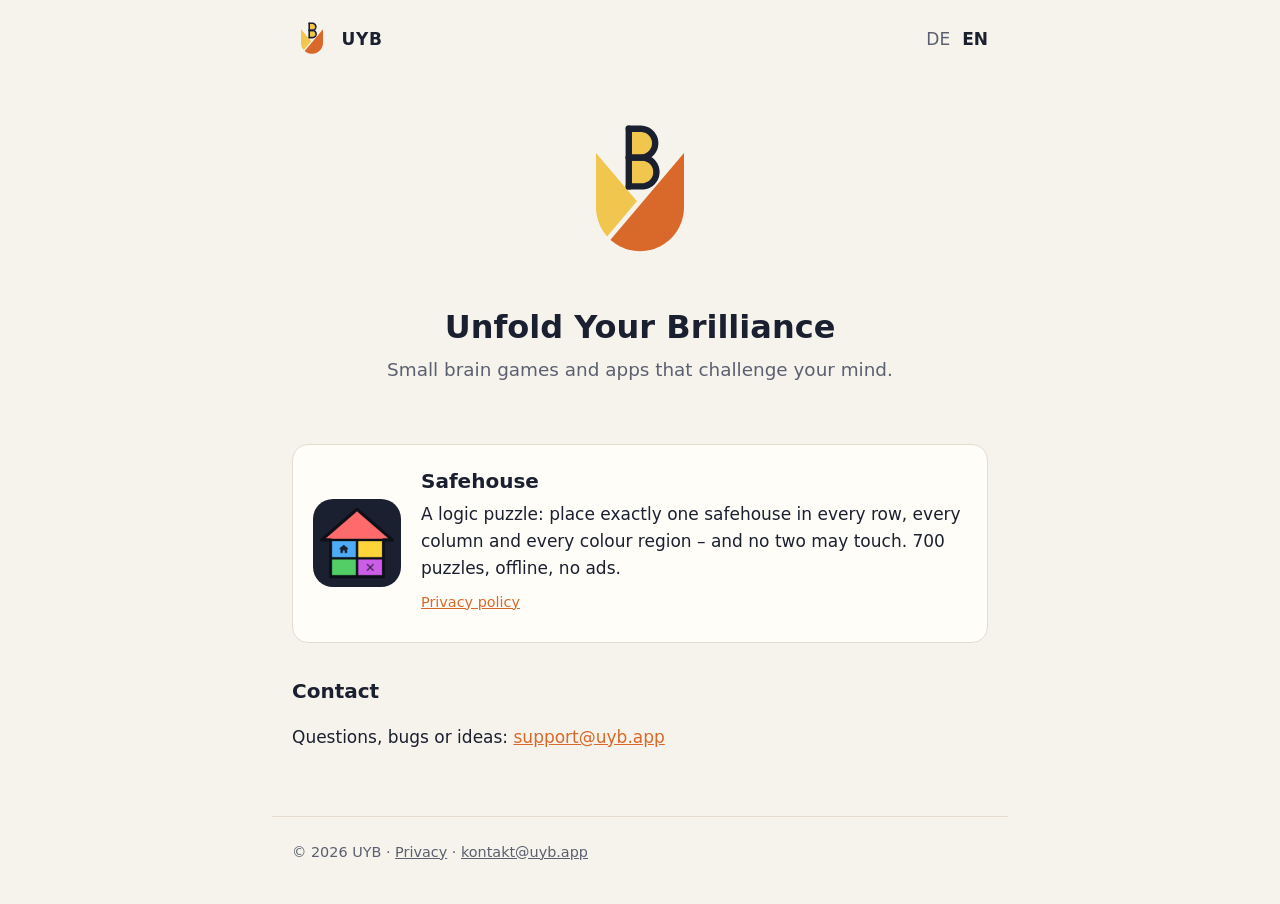
==== en/index.html @ 7bd93ede "Erste Fassung der UYB-Webseite (DE/EN) mit Datenschutzerklärung für Safehouse Co-Authored-By: Claude" ====
<!DOCTYPE html>
<html lang="en">
<head>
<meta charset="utf-8">
<meta name="viewport" content="width=device-width, initial-scale=1">
<title>UYB – Unfold Your Brilliance</title>
<meta name="description" content="UYB makes small brain games and apps. First app: Safehouse, a logic puzzle.">
<link rel="icon" href="/assets/uyb.svg" type="image/svg+xml">
<link rel="alternate" hreflang="de" href="https://uyb.app/">
<link rel="stylesheet" href="/assets/style.css">
</head>
<body>
<header>
  <a class="home" href="/en/"><img src="/assets/uyb.svg" alt="">UYB</a>
  <nav class="lang"><a href="/" lang="de">DE</a><a href="/en/" aria-current="page">EN</a></nav>
</header>
<main>
  <section class="hero">
    <img src="/assets/uyb.svg" alt="UYB logo">
    <h1>Unfold Your Brilliance</h1>
    <p>Small brain games and apps that challenge your mind.</p>
  </section>

  <section class="app">
    <img src="/assets/safehouse.png" alt="Safehouse app icon">
    <div>
      <h2>Safehouse</h2>
      <p>A logic puzzle: place exactly one safehouse in every row, every column and every colour region – and no two may touch. 700 puzzles, offline, no ads.</p>
      <p class="small"><a href="/safehouse/privacy/">Privacy policy</a></p>
    </div>
  </section>

  <h2>Contact</h2>
  <p>Questions, bugs or ideas: <a href="mailto:support@uyb.app">support@uyb.app</a></p>
</main>
<footer>
  © 2026 UYB · <a href="/safehouse/privacy/">Privacy</a> · <a href="mailto:kontakt@uyb.app">kontakt@uyb.app</a>
</footer>
</body>
</html>
---- assets/style.css ----
:root{--bg:#f6f3ec;--fg:#1b2030;--muted:#5b6070;--accent:#d9692a;--card:#fffdf8;--line:#e4ddcf}
@media (prefers-color-scheme:dark){:root{--bg:#161a24;--fg:#f6f3ec;--muted:#a9adb8;--card:#1f2430;--line:#2d3342}}
*{box-sizing:border-box}
html{-webkit-text-size-adjust:100%}
body{margin:0;background:var(--bg);color:var(--fg);font:17px/1.6 system-ui,-apple-system,"Segoe UI",Roboto,sans-serif}
main{max-width:46rem;margin:0 auto;padding:2rem 1.25rem 3rem}
header{display:flex;align-items:center;justify-content:space-between;gap:1rem;max-width:46rem;margin:0 auto;padding:1.25rem 1.25rem 0}
header a.home{display:flex;align-items:center;gap:.6rem;color:inherit;text-decoration:none;font-weight:700;letter-spacing:.04em}
header img{width:40px;height:40px}
nav.lang a{color:var(--muted);text-decoration:none;margin-left:.75rem}
nav.lang a[aria-current]{color:var(--fg);font-weight:600}
h1{font-size:2rem;line-height:1.2;margin:1.5rem 0 .5rem}
h2{font-size:1.25rem;margin:2rem 0 .5rem}
a{color:var(--accent)}
.hero{text-align:center;padding:1.5rem 0}
.hero img{width:160px;height:160px}
.hero p{color:var(--muted);font-size:1.15rem;margin:.25rem 0}
.app{display:flex;gap:1.25rem;align-items:center;background:var(--card);border:1px solid var(--line);border-radius:16px;padding:1.25rem;margin-top:2rem}
.app img{width:88px;height:88px;border-radius:20px;flex:none}
.app h2{margin:0 0 .25rem}
.app p{margin:0 0 .5rem}
.small{color:var(--muted);font-size:.9rem}
.todo{background:#fff3c4;color:#5a4300;border-radius:6px;padding:.1rem .35rem}
footer{max-width:46rem;margin:0 auto;padding:1.5rem 1.25rem 2.5rem;color:var(--muted);font-size:.9rem;border-top:1px solid var(--line)}
footer a{color:var(--muted)}
@media (prefers-color-scheme:dark){.hero img,header img{background:#f6f3ec;border-radius:22%;padding:6%}}
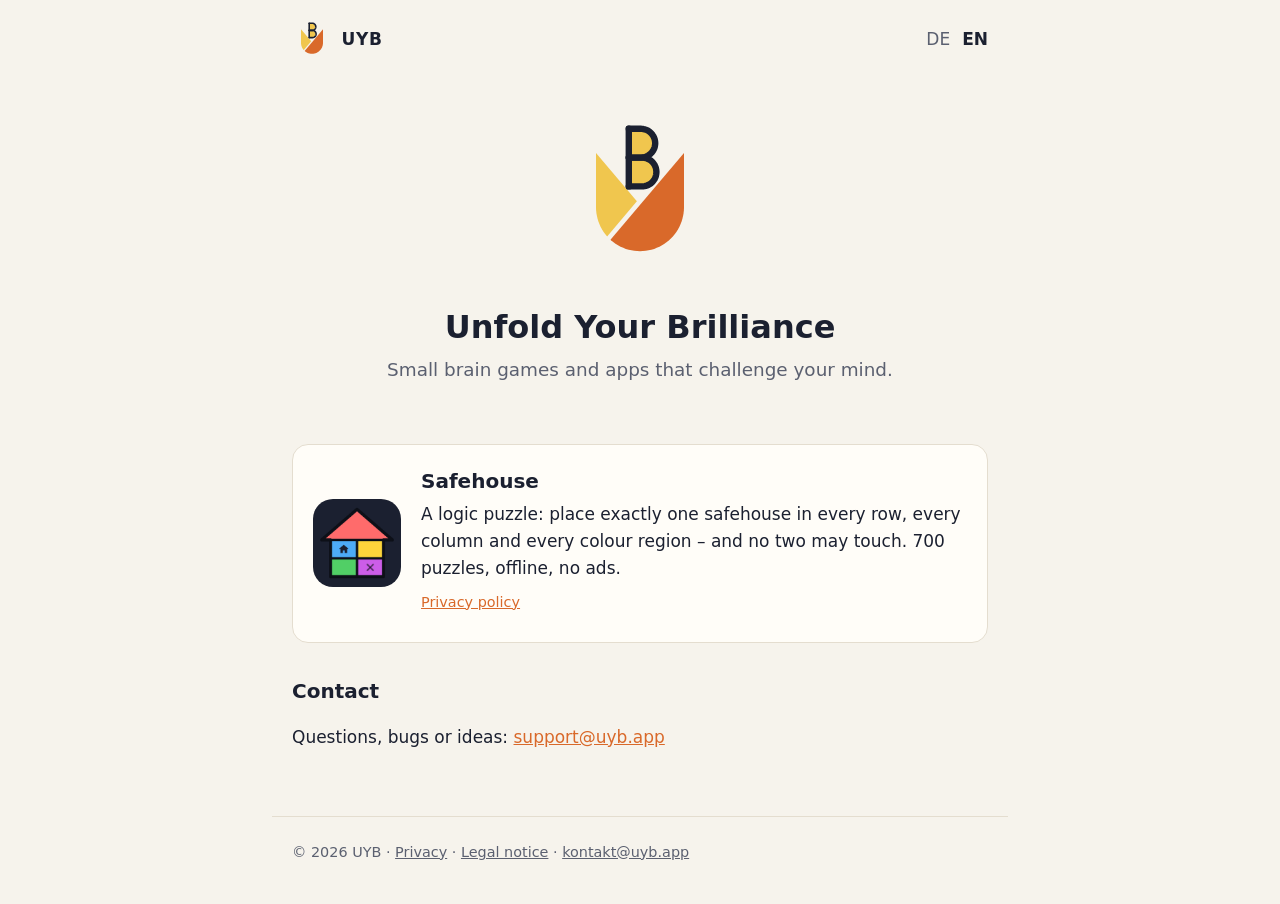
==== commit 65fd1011: "Verantwortlicher eingetragen, Impressum/Legal notice ergänzt Co-Authored-By: Claude Opus 5.5 <norepl" ====
--- a/en/index.html
+++ b/en/index.html
@@ -34,7 +34,7 @@
   <p>Questions, bugs or ideas: <a href="mailto:support@uyb.app">support@uyb.app</a></p>
 </main>
 <footer>
-  © 2026 UYB · <a href="/safehouse/privacy/">Privacy</a> · <a href="mailto:kontakt@uyb.app">kontakt@uyb.app</a>
+  © 2026 UYB · <a href="/safehouse/privacy/">Privacy</a> · <a href="/legal-notice/">Legal notice</a> · <a href="mailto:kontakt@uyb.app">kontakt@uyb.app</a>
 </footer>
 </body>
 </html>
